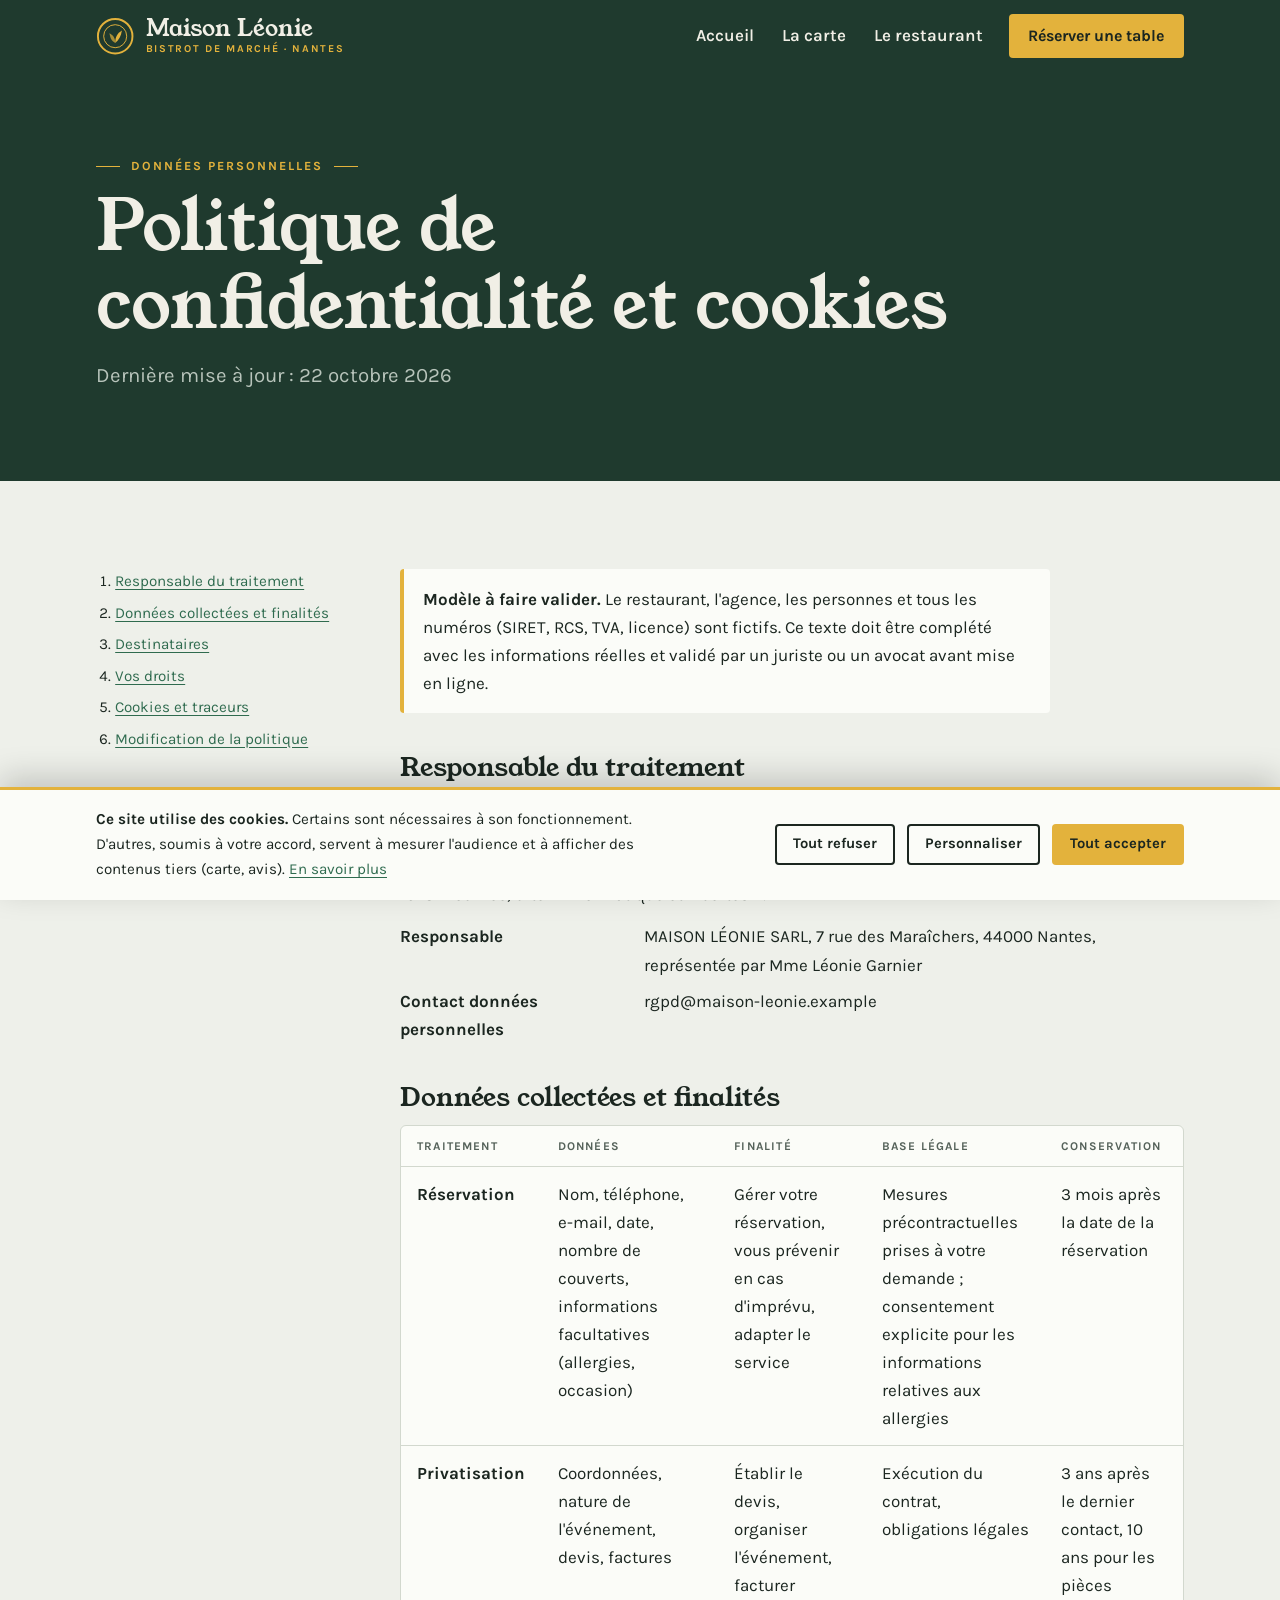
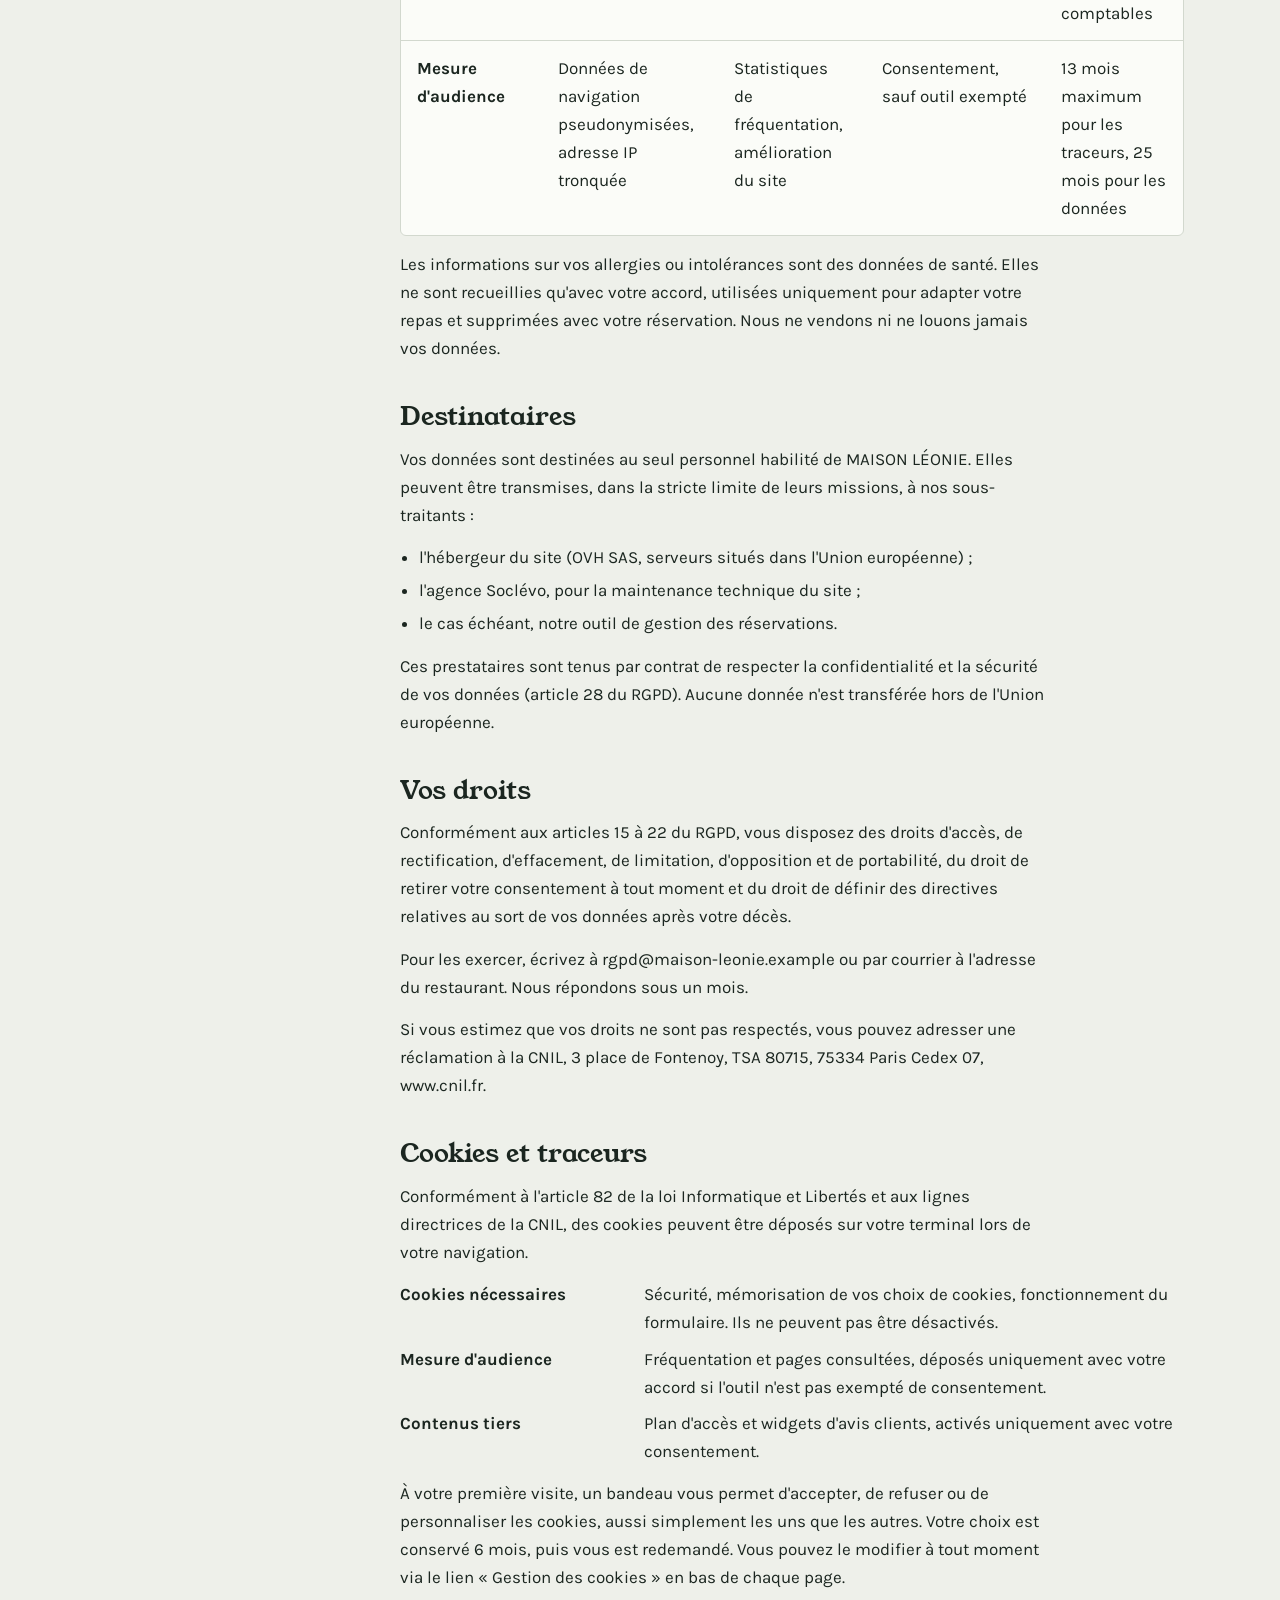
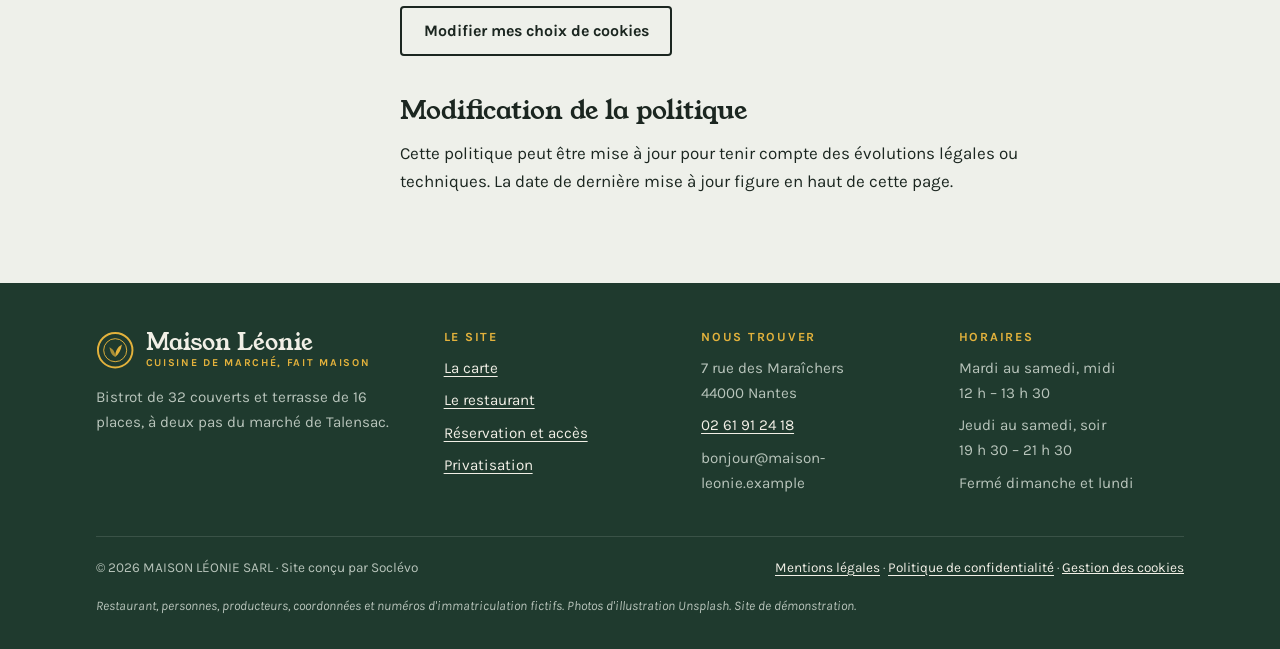
==== confidentialite.html @ 3f0a8430 "Add files via upload" ====
<!doctype html>
<html lang="fr">
<head>
<meta charset="utf-8">
<meta name="viewport" content="width=device-width, initial-scale=1, viewport-fit=cover">
<title>Confidentialité | Maison Léonie</title>
<meta name="claude:viewport-fit-sides" content="cover">
<meta name="description" content="Politique de confidentialité et de cookies du site de la Maison Léonie, bistrot à Nantes.">
<link rel="canonical" href="https://www.maison-leonie.example/confidentialite.html">
<link rel="preconnect" href="https://fonts.googleapis.com"><link rel="preconnect" href="https://fonts.gstatic.com" crossorigin><link rel="stylesheet" href="https://fonts.googleapis.com/css2?family=Young+Serif&family=Karla:ital,wght@0,400;0,500;0,600;0,700;1,400&family=Caveat:wght@500;600;700&display=swap">
<link rel="stylesheet" href="style.css">
</head>
<body>
<header class="site-header">
  <div class="wrap">
    <a class="brand" href="index.html"><svg class="brand-mark" viewBox="0 0 40 40" aria-hidden="true"><circle cx="20" cy="20" r="18" fill="none" stroke="var(--butter)" stroke-width="2"/><circle cx="20" cy="20" r="12" fill="none" stroke="var(--butter)" stroke-width="1"/><path d="M20 27c0-6 2-10 7-13-1 6-3 10-7 13z" fill="var(--butter)"/><path d="M20 27c0-5-2-8-6-10 1 5 2 8 6 10z" fill="var(--butter)" opacity=".7"/></svg><span class="brand-name">Maison Léonie<small>Bistrot de marché · Nantes</small></span></a>
    <div class="nav-desktop"><nav class="nav" aria-label="Navigation principale"><ul><li><a href="index.html">Accueil</a></li><li><a href="la-carte.html">La carte</a></li><li><a href="le-restaurant.html">Le restaurant</a></li><li><a class="btn btn--butter" href="reservation.html">Réserver une table</a></li></ul></nav></div>
    <details class="menu-toggle"><summary>Menu</summary><nav class="nav" aria-label="Navigation principale"><ul><li><a href="index.html">Accueil</a></li><li><a href="la-carte.html">La carte</a></li><li><a href="le-restaurant.html">Le restaurant</a></li><li><a class="btn btn--butter" href="reservation.html">Réserver une table</a></li></ul></nav></details>
  </div>
</header>
<main>
<section class="band band--slate page-hero">
  <div class="wrap">
    <span class="eyebrow">Données personnelles</span>
    <h1>Politique de confidentialité et cookies</h1>
    <p class="lead muted">Dernière mise à jour : 22 octobre 2026</p>
  </div>
</section>
<section class="band">
  <div class="wrap legal">
    <nav aria-label="Sommaire"><ol><li><a href="#responsable">Responsable du traitement</a></li><li><a href="#donnees">Données collectées et finalités</a></li><li><a href="#destinataires">Destinataires</a></li><li><a href="#droits">Vos droits</a></li><li><a href="#cookies">Cookies et traceurs</a></li><li><a href="#modification">Modification de la politique</a></li></ol></nav>
    <div class="legal-body">
      <p class="alert"><strong>Modèle à faire valider.</strong> Le restaurant, l'agence, les personnes et tous les numéros (SIRET, RCS, TVA, licence) sont fictifs. Ce texte doit être complété avec les informations réelles et validé par un juriste ou un avocat avant mise en ligne.</p>
      <section id="responsable"><h2>Responsable du traitement</h2><p>MAISON LÉONIE accorde une grande importance à la protection de vos données personnelles. Cette politique explique comment elles sont collectées et utilisées, conformément au Règlement (UE) 2016/679 (RGPD) et à la loi n° 78-17 du 6 janvier 1978 modifiée, dite « Informatique et Libertés ».</p>
<dl><dt>Responsable</dt><dd>MAISON LÉONIE SARL, 7 rue des Maraîchers, 44000 Nantes, représentée par Mme Léonie Garnier</dd><dt>Contact données personnelles</dt><dd>rgpd@maison-leonie.example</dd></dl></section>
<section id="donnees"><h2>Données collectées et finalités</h2><div class="table-wrap"><table>
<thead><tr><th scope="col">Traitement</th><th scope="col">Données</th><th scope="col">Finalité</th><th scope="col">Base légale</th><th scope="col">Conservation</th></tr></thead>
<tbody>
<tr><td><strong>Réservation</strong></td><td>Nom, téléphone, e-mail, date, nombre de couverts, informations facultatives (allergies, occasion)</td><td>Gérer votre réservation, vous prévenir en cas d'imprévu, adapter le service</td><td>Mesures précontractuelles prises à votre demande&nbsp;; consentement explicite pour les informations relatives aux allergies</td><td>3 mois après la date de la réservation</td></tr>
<tr><td><strong>Privatisation</strong></td><td>Coordonnées, nature de l'événement, devis, factures</td><td>Établir le devis, organiser l'événement, facturer</td><td>Exécution du contrat, obligations légales</td><td>3 ans après le dernier contact, 10 ans pour les pièces comptables</td></tr>
<tr><td><strong>Mesure d'audience</strong></td><td>Données de navigation pseudonymisées, adresse IP tronquée</td><td>Statistiques de fréquentation, amélioration du site</td><td>Consentement, sauf outil exempté</td><td>13 mois maximum pour les traceurs, 25 mois pour les données</td></tr>
</tbody></table></div>
<p>Les informations sur vos allergies ou intolérances sont des données de santé. Elles ne sont recueillies qu'avec votre accord, utilisées uniquement pour adapter votre repas et supprimées avec votre réservation. Nous ne vendons ni ne louons jamais vos données.</p></section>
<section id="destinataires"><h2>Destinataires</h2><p>Vos données sont destinées au seul personnel habilité de MAISON LÉONIE. Elles peuvent être transmises, dans la stricte limite de leurs missions, à nos sous-traitants&nbsp;:</p>
<ul><li>l'hébergeur du site (OVH SAS, serveurs situés dans l'Union européenne)&nbsp;;</li><li>l'agence Soclévo, pour la maintenance technique du site&nbsp;;</li><li>le cas échéant, notre outil de gestion des réservations.</li></ul>
<p>Ces prestataires sont tenus par contrat de respecter la confidentialité et la sécurité de vos données (article 28 du RGPD). Aucune donnée n'est transférée hors de l'Union européenne.</p></section>
<section id="droits"><h2>Vos droits</h2><p>Conformément aux articles 15 à 22 du RGPD, vous disposez des droits d'accès, de rectification, d'effacement, de limitation, d'opposition et de portabilité, du droit de retirer votre consentement à tout moment et du droit de définir des directives relatives au sort de vos données après votre décès.</p>
<p>Pour les exercer, écrivez à rgpd@maison-leonie.example ou par courrier à l'adresse du restaurant. Nous répondons sous un mois.</p>
<p>Si vous estimez que vos droits ne sont pas respectés, vous pouvez adresser une réclamation à la CNIL, 3 place de Fontenoy, TSA 80715, 75334 Paris Cedex 07, www.cnil.fr.</p></section>
<section id="cookies"><h2>Cookies et traceurs</h2><p>Conformément à l'article 82 de la loi Informatique et Libertés et aux lignes directrices de la CNIL, des cookies peuvent être déposés sur votre terminal lors de votre navigation.</p>
<dl><dt>Cookies nécessaires</dt><dd>Sécurité, mémorisation de vos choix de cookies, fonctionnement du formulaire. Ils ne peuvent pas être désactivés.</dd>
<dt>Mesure d'audience</dt><dd>Fréquentation et pages consultées, déposés uniquement avec votre accord si l'outil n'est pas exempté de consentement.</dd>
<dt>Contenus tiers</dt><dd>Plan d'accès et widgets d'avis clients, activés uniquement avec votre consentement.</dd></dl>
<p>À votre première visite, un bandeau vous permet d'accepter, de refuser ou de personnaliser les cookies, aussi simplement les uns que les autres. Votre choix est conservé 6 mois, puis vous est redemandé. Vous pouvez le modifier à tout moment via le lien « Gestion des cookies » en bas de chaque page.</p>
<p><button type="button" class="btn btn--ghost" data-cookies="open">Modifier mes choix de cookies</button></p></section>
<section id="modification"><h2>Modification de la politique</h2><p>Cette politique peut être mise à jour pour tenir compte des évolutions légales ou techniques. La date de dernière mise à jour figure en haut de cette page.</p></section>
    </div>
  </div>
</section>
</main>
<footer class="site-footer">
  <div class="wrap">
    <div class="cols">
      <div class="stack" style="gap:1rem">
        <a class="brand" href="index.html"><svg class="brand-mark" viewBox="0 0 40 40" aria-hidden="true"><circle cx="20" cy="20" r="18" fill="none" stroke="var(--butter)" stroke-width="2"/><circle cx="20" cy="20" r="12" fill="none" stroke="var(--butter)" stroke-width="1"/><path d="M20 27c0-6 2-10 7-13-1 6-3 10-7 13z" fill="var(--butter)"/><path d="M20 27c0-5-2-8-6-10 1 5 2 8 6 10z" fill="var(--butter)" opacity=".7"/></svg><span class="brand-name">Maison Léonie<small>Cuisine de marché, fait maison</small></span></a>
        <p>Bistrot de 32 couverts et terrasse de 16 places, à deux pas du marché de Talensac.</p>
      </div>
      <div>
        <h4>Le site</h4>
        <ul><li><a href="la-carte.html">La carte</a></li><li><a href="le-restaurant.html">Le restaurant</a></li><li><a href="reservation.html">Réservation et accès</a></li><li><a href="le-restaurant.html#privatisation">Privatisation</a></li></ul>
      </div>
      <div>
        <h4>Nous trouver</h4>
        <ul><li>7 rue des Maraîchers<br>44000 Nantes</li><li><a href="tel:+33261912418">02 61 91 24 18</a></li><li>bonjour@maison-leonie.example</li></ul>
      </div>
      <div>
        <h4>Horaires</h4>
        <ul><li>Mardi au samedi, midi<br>12 h – 13 h 30</li><li>Jeudi au samedi, soir<br>19 h 30 – 21 h 30</li><li>Fermé dimanche et lundi</li></ul>
      </div>
    </div>
    <div class="bottom">
      <span>© 2026 MAISON LÉONIE SARL · Site conçu par Soclévo</span>
      <span><a href="mentions-legales.html">Mentions légales</a> · <a href="confidentialite.html">Politique de confidentialité</a> · <button type="button" class="cookie-link" data-cookies="open">Gestion des cookies</button></span>
    </div>
    <p class="note-fictif" style="margin-top:1rem;max-width:none">Restaurant, personnes, producteurs, coordonnées et numéros d'immatriculation fictifs. Photos d'illustration Unsplash. Site de démonstration.</p>
  </div>
</footer>
<div class="cookies" id="cookie-banner" hidden role="dialog" aria-label="Gestion des cookies">
  <div class="wrap">
    <div>
      <p><strong>Ce site utilise des cookies.</strong> Certains sont nécessaires à son fonctionnement. D'autres, soumis à votre accord, servent à mesurer l'audience et à afficher des contenus tiers (carte, avis). <a href="confidentialite.html#cookies">En savoir plus</a></p>
      <div class="cookie-prefs" id="cookie-prefs" hidden>
        <label><input type="checkbox" checked disabled> Cookies nécessaires (toujours actifs)</label>
        <label><input type="checkbox" id="pref-audience"> Mesure d'audience</label>
        <label><input type="checkbox" id="pref-tiers"> Contenus tiers (carte, avis)</label>
        <div><button type="button" class="btn btn--butter" data-cookies="save">Enregistrer mes choix</button></div>
      </div>
    </div>
    <div class="btn-row">
      <button type="button" class="btn btn--ghost" data-cookies="refuse">Tout refuser</button>
      <button type="button" class="btn btn--ghost" data-cookies="custom">Personnaliser</button>
      <button type="button" class="btn btn--butter" data-cookies="accept">Tout accepter</button>
    </div>
  </div>
</div>
<script src="site.js"></script>
</body>
</html>
---- style.css ----
/* Layout : bandeaux pleine largeur sur papier, l'ardoise du jour en vert tableau ; la carte suit les codes d'un menu imprimé (points de conduite, prix alignés). */
:root {
  --paper: #eef0ea;       /* papier légèrement vert, comme une nappe de bistrot lavée */
  --surface: #fbfcf8;
  --ink: #1b2620;
  --muted: #55625a;
  --line: #d2d8ce;
  --accent: #2f6b4f;      /* vert bouteille, liens et détails */
  --slate: #1f3a2e;       /* ardoise */
  --chalk: #f1efe6;       /* craie */
  --chalk-muted: #b8c4bb;
  --butter: #e3b23c;      /* beurre noisette, sur l'ardoise uniquement */
  --on-butter: #1b2620;
  --font-display: "Young Serif", Georgia, "Times New Roman", serif;
  --font-body: "Karla", "Helvetica Neue", Arial, sans-serif;
  --font-hand: "Caveat", "Bradley Hand", "Segoe Print", cursive;
  --wrap: 70rem;
  color-scheme: light;
}
@media (prefers-color-scheme: dark) {
  :root:not([data-theme="light"]) {
    --paper: #121a16; --surface: #18221d; --ink: #e7ebe4; --muted: #a3b0a7; --line: #2c3a32;
    --accent: #8fc9a9; --slate: #0c1511; --chalk: #f1efe6; --chalk-muted: #9fb0a5;
    --butter: #e9bf55; --on-butter: #121a16;
    color-scheme: dark;
  }
}
:root[data-theme="dark"] {
  --paper: #121a16; --surface: #18221d; --ink: #e7ebe4; --muted: #a3b0a7; --line: #2c3a32;
  --accent: #8fc9a9; --slate: #0c1511; --chalk: #f1efe6; --chalk-muted: #9fb0a5;
  --butter: #e9bf55; --on-butter: #121a16;
  color-scheme: dark;
}

*, *::before, *::after { box-sizing: border-box; }
html { scroll-behavior: smooth; }
@media (prefers-reduced-motion: reduce) { html { scroll-behavior: auto; } * { transition: none !important; } }
body { margin: 0; background: var(--paper); color: var(--ink); font-family: var(--font-body); font-size: 1.0625rem; line-height: 1.65; }
img { max-width: 100%; }
[hidden] { display: none !important; }
a { color: var(--accent); text-underline-offset: .2em; }
a:focus-visible, button:focus-visible, input:focus-visible, select:focus-visible, textarea:focus-visible, summary:focus-visible { outline: 3px solid var(--butter); outline-offset: 2px; }
h1, h2, h3, h4 { font-family: var(--font-display); font-weight: 400; line-height: 1.1; text-wrap: balance; margin: 0; }
h1 { font-size: clamp(2.5rem, 6vw, 4.4rem); }
h2 { font-size: clamp(1.8rem, 3.4vw, 2.6rem); }
h3 { font-size: 1.35rem; }
p { margin: 0; max-width: 65ch; }

.wrap { max-width: var(--wrap); margin-inline: auto; padding-left: max(16px, env(safe-area-inset-left, 0px)); padding-right: max(16px, env(safe-area-inset-right, 0px)); }
.band { padding-block: clamp(3rem, 7vw, 5.5rem); }
.band--slate { background: var(--slate); color: var(--chalk); }
.band--slate .muted { color: var(--chalk-muted); }
.band--slate a:not(.btn) { color: var(--chalk); }
.band--surface { background: var(--surface); border-block: 1px solid var(--line); }
.stack { display: flex; flex-direction: column; gap: 1.25rem; min-width: 0; }
.muted { color: var(--muted); }
.lead { font-size: clamp(1.1rem, 1.6vw, 1.3rem); }

/* Étiquette en petites capitales, encadrée de deux filets */
.eyebrow { font: 700 .78rem/1 var(--font-body); letter-spacing: .16em; text-transform: uppercase; color: var(--accent); display: inline-flex; align-items: center; gap: .7rem; }
.eyebrow::before, .eyebrow::after { content: ""; width: 1.5rem; border-top: 1px solid currentColor; }
.band--slate .eyebrow { color: var(--butter); }

.btn { display: inline-flex; align-items: center; justify-content: center; font: 700 1rem/1 var(--font-body); padding: .95rem 1.35rem; border-radius: 4px; text-decoration: none; border: 2px solid transparent; cursor: pointer; }
.btn--butter { background: var(--butter); color: var(--on-butter); }
.btn--butter:hover { filter: brightness(1.06); }
.btn--ghost { border-color: currentColor; color: inherit; background: transparent; }
.btn--ink { background: var(--slate); color: var(--chalk); }
.btn-row { display: flex; flex-wrap: wrap; gap: .75rem; }

/* En-tête */
body::before { content: ""; position: fixed; inset: 0 0 auto; height: env(safe-area-inset-top, 0px); z-index: 10; background: var(--slate); }
.site-header { position: sticky; top: env(safe-area-inset-top, 0px); z-index: 5; background: var(--slate); color: var(--chalk); }
.site-header .wrap { display: flex; align-items: center; justify-content: space-between; gap: 1rem; min-height: 4.5rem; position: relative; }
.brand { display: inline-flex; align-items: center; gap: .7rem; color: inherit; text-decoration: none; }
.brand-mark { width: 2.4rem; height: 2.4rem; flex: none; }
.brand-name { font: 400 1.45rem/1 var(--font-display); display: flex; flex-direction: column; gap: .25rem; }
.brand-name small { font: 700 .66rem/1 var(--font-body); letter-spacing: .16em; text-transform: uppercase; color: var(--butter); }
.nav ul { list-style: none; margin: 0; padding: 0; display: flex; align-items: center; gap: .25rem; }
.nav a:not(.btn) { display: block; padding: .5rem .75rem; color: var(--chalk); text-decoration: none; font-weight: 600; border-bottom: 2px solid transparent; }
.nav a:not(.btn):hover, .nav a[aria-current="page"] { border-bottom-color: var(--butter); }
.nav .btn { margin-left: .6rem; padding: .75rem 1.1rem; }
.menu-toggle { display: none; }
@media (max-width: 880px) {
  .nav-desktop { display: none; }
  .menu-toggle { display: block; }
  .menu-toggle summary { list-style: none; cursor: pointer; font-weight: 700; padding: .55rem .9rem; border: 1px solid var(--chalk-muted); border-radius: 4px; }
  .menu-toggle summary::-webkit-details-marker { display: none; }
  .menu-toggle[open] summary { border-color: var(--butter); color: var(--butter); }
  .menu-toggle .nav { position: absolute; left: 0; right: 0; top: 100%; background: var(--slate); border-top: 1px solid rgba(255,255,255,.12); padding-block: .75rem 1.25rem; padding-left: max(16px, env(safe-area-inset-left, 0px)); padding-right: max(16px, env(safe-area-inset-right, 0px)); }
  .menu-toggle .nav ul { flex-direction: column; align-items: stretch; }
  .menu-toggle .nav .btn { margin: .5rem 0 0; }
}

/* Hero */
.hero .wrap { display: grid; grid-template-columns: 1.05fr .95fr; gap: clamp(2rem, 5vw, 4rem); align-items: center; }
@media (max-width: 880px) { .hero .wrap { grid-template-columns: 1fr; } }
.hero h1 em { font-style: italic; color: var(--butter); }
.page-hero .wrap { display: flex; flex-direction: column; gap: 1rem; }

/* Bandeau d'infos pratiques */
.infos { display: grid; grid-template-columns: repeat(3, minmax(0, 1fr)); gap: 1.5rem; }
@media (max-width: 760px) { .infos { grid-template-columns: 1fr; } }
.info { display: flex; flex-direction: column; gap: .25rem; min-width: 0; }
.info b { font: 700 .75rem/1 var(--font-body); letter-spacing: .14em; text-transform: uppercase; color: var(--muted); }
.info span { font-size: 1.05rem; }

/* L'ardoise du jour : écrite à la craie */
.ardoise { background: var(--slate); color: var(--chalk); border: 10px solid #6b4f34; border-radius: 6px; padding: clamp(1.25rem, 3vw, 2rem); box-shadow: inset 0 0 60px rgba(0,0,0,.35); display: flex; flex-direction: column; gap: .9rem; max-width: 100%; }
.ardoise-date { font: 700 .75rem/1 var(--font-body); letter-spacing: .16em; text-transform: uppercase; color: var(--butter); }
.ardoise h2, .ardoise h3 { font: 700 clamp(1.9rem, 3.4vw, 2.4rem)/1 var(--font-hand); }
.ardoise ul { list-style: none; margin: 0; padding: 0; display: flex; flex-direction: column; gap: .6rem; }
.ardoise li { font: 500 1.45rem/1.2 var(--font-hand); display: flex; justify-content: space-between; gap: 1rem; border-bottom: 1px dashed rgba(241,239,230,.25); padding-bottom: .45rem; }
.ardoise li span:last-child { color: var(--butter); white-space: nowrap; font-variant-numeric: tabular-nums; }
.ardoise .formule { font: 600 1.35rem/1.2 var(--font-hand); color: var(--butter); }

/* Carte : points de conduite entre le plat et le prix */
.menu-section { display: flex; flex-direction: column; gap: 1.25rem; }
.dishes { list-style: none; margin: 0; padding: 0; display: flex; flex-direction: column; gap: 1.1rem; }
.dish { display: flex; flex-direction: column; gap: .2rem; }
.dish-line { display: flex; align-items: baseline; gap: .5rem; }
.dish-name { font: 400 1.2rem/1.3 var(--font-display); min-width: 0; }
.dish-line::after { content: ""; order: 1; flex: 1; border-bottom: 2px dotted var(--line); transform: translateY(-.3em); min-width: 1.5rem; }
.dish-price { order: 2; font-weight: 700; font-variant-numeric: tabular-nums; white-space: nowrap; }
.dish p { color: var(--muted); font-size: .98rem; }
.tags { display: inline-flex; gap: .3rem; flex-wrap: wrap; }
.tag { font: 700 .66rem/1 var(--font-body); letter-spacing: .08em; text-transform: uppercase; padding: .3rem .45rem; border: 1px solid var(--accent); color: var(--accent); border-radius: 3px; }
.menu-cols { display: grid; grid-template-columns: repeat(2, minmax(0, 1fr)); gap: clamp(2rem, 5vw, 4rem); }
@media (max-width: 820px) { .menu-cols { grid-template-columns: 1fr; } }
.menu-nav { display: flex; flex-wrap: wrap; gap: .5rem; }
.menu-nav a { padding: .5rem .85rem; border: 1px solid var(--line); border-radius: 999px; background: var(--surface); color: var(--ink); text-decoration: none; font-weight: 600; font-size: .95rem; }
.menu-nav a:hover { border-color: var(--accent); }

/* Formules */
.formules { display: grid; grid-template-columns: repeat(3, minmax(0, 1fr)); gap: 1.25rem; }
@media (max-width: 900px) { .formules { grid-template-columns: 1fr; } }
.formule-card { background: var(--surface); border: 1px solid var(--line); border-radius: 6px; padding: 1.5rem; display: flex; flex-direction: column; gap: .75rem; }
.formule-card .price { font: 400 2.2rem/1 var(--font-display); font-variant-numeric: tabular-nums; }
.formule-card .when { font: 700 .75rem/1 var(--font-body); letter-spacing: .14em; text-transform: uppercase; color: var(--accent); }

/* Grilles et blocs */
.split { display: grid; grid-template-columns: 1fr 1fr; gap: clamp(2rem, 5vw, 4rem); align-items: start; }
@media (max-width: 880px) { .split { grid-template-columns: 1fr; } }
.grid-3 { display: grid; grid-template-columns: repeat(3, minmax(0, 1fr)); gap: 1.5rem; }
@media (max-width: 900px) { .grid-3 { grid-template-columns: 1fr; } }
.signature { display: flex; flex-direction: column; gap: .6rem; padding-top: 1rem; border-top: 2px solid var(--ink); }
.signature .season { font: 700 .72rem/1 var(--font-body); letter-spacing: .14em; text-transform: uppercase; color: var(--accent); }
.producers { list-style: none; margin: 0; padding: 0; display: grid; grid-template-columns: repeat(2, minmax(0, 1fr)); gap: 1.25rem 2rem; }
@media (max-width: 700px) { .producers { grid-template-columns: 1fr; } }
.producers li { display: flex; flex-direction: column; gap: .2rem; padding-left: 1rem; border-left: 3px solid var(--butter); }
.producers b { font: 400 1.15rem/1.3 var(--font-display); }
.producers span { color: var(--muted); font-size: .95rem; }
.figures { display: grid; grid-template-columns: repeat(auto-fit, minmax(min(100%, 9rem), 1fr)); gap: 1.25rem; }
.figure b { display: block; font: 400 2.3rem/1 var(--font-display); font-variant-numeric: tabular-nums; }
.figure span { color: var(--muted); font-size: .92rem; }
.band--slate .figure span { color: var(--chalk-muted); }

/* Avis */
.quote { margin: 0; display: flex; flex-direction: column; gap: 1rem; }
.quote blockquote { margin: 0; font: 400 clamp(1.3rem, 2.4vw, 1.7rem)/1.4 var(--font-display); }
.quote figcaption { color: var(--muted); }
.band--slate .quote figcaption { color: var(--chalk-muted); }
.stars { color: var(--butter); letter-spacing: .15em; }

/* Tableaux */
.table-wrap { overflow-x: auto; border: 1px solid var(--line); border-radius: 6px; background: var(--surface); }
table { width: 100%; border-collapse: collapse; min-width: 28rem; }
th, td { text-align: left; padding: .8rem 1rem; border-bottom: 1px solid var(--line); vertical-align: top; }
tr:last-child td { border-bottom: 0; }
th { font: 700 .74rem/1.2 var(--font-body); letter-spacing: .1em; text-transform: uppercase; color: var(--muted); }
td.closed { color: var(--muted); }

/* Notes légales de la carte */
.menu-notes { display: flex; flex-direction: column; gap: .5rem; font-size: .92rem; color: var(--muted); border-top: 1px solid var(--line); padding-top: 1.25rem; }

/* Réservation */
.form { display: flex; flex-direction: column; gap: 1.1rem; background: var(--surface); border: 1px solid var(--line); border-radius: 6px; padding: clamp(1.25rem, 3vw, 2rem); min-width: 0; }
.row { display: grid; grid-template-columns: 1fr 1fr; gap: 1rem; }
.row-3 { display: grid; grid-template-columns: repeat(3, minmax(0, 1fr)); gap: 1rem; }
@media (max-width: 600px) { .row, .row-3 { grid-template-columns: 1fr; } }
.field { display: flex; flex-direction: column; gap: .35rem; min-width: 0; }
.field label { font-weight: 700; font-size: .95rem; }
.field input, .field select, .field textarea { font: inherit; color: var(--ink); background: var(--paper); border: 1px solid var(--line); border-radius: 4px; padding: .7rem .8rem; width: 100%; }
.field textarea { min-height: 6.5rem; resize: vertical; }
.req { color: var(--accent); }
.consent { display: grid; grid-template-columns: auto 1fr; gap: .6rem; font-size: .95rem; align-items: start; }
.consent input { margin-top: .3rem; }
.form-ok { padding: 1rem 1.2rem; border-radius: 4px; background: var(--paper); border: 1px solid var(--accent); }
.form-info { font-size: .85rem; color: var(--muted); }
.coords { margin: 0; display: flex; flex-direction: column; gap: 1rem; }
.coords dt { font: 700 .74rem/1.2 var(--font-body); letter-spacing: .12em; text-transform: uppercase; color: var(--muted); }
.coords dd { margin: .2rem 0 0; }
.phone { font: 400 1.6rem/1.2 var(--font-display); text-decoration: none; }
.note-fictif { font-size: .82rem; color: var(--muted); font-style: italic; max-width: 65ch; }
.band--slate .note-fictif, .site-footer .note-fictif { color: var(--chalk-muted); }

/* Appel à l'action */
.cta { display: flex; flex-wrap: wrap; align-items: center; justify-content: space-between; gap: 2rem; }

/* Pages légales */
.legal { display: grid; grid-template-columns: 15rem minmax(0, 1fr); gap: clamp(2rem, 5vw, 4rem); align-items: start; }
@media (max-width: 880px) { .legal { grid-template-columns: 1fr; } }
.legal nav { position: sticky; top: calc(env(safe-area-inset-top, 0px) + 5.5rem); font-size: .95rem; }
@media (max-width: 880px) { .legal nav { position: static; } }
.legal nav ol { margin: 0; padding-left: 1.2rem; display: flex; flex-direction: column; gap: .4rem; }
.legal-body { display: flex; flex-direction: column; gap: 2.5rem; min-width: 0; }
.legal-body section { display: flex; flex-direction: column; gap: .9rem; scroll-margin-top: 6rem; }
.legal-body h2 { font-size: 1.6rem; }
.legal-body dl { margin: 0; display: grid; grid-template-columns: minmax(9rem, 14rem) minmax(0, 1fr); gap: .5rem 1.25rem; }
@media (max-width: 600px) { .legal-body dl { grid-template-columns: 1fr; gap: .15rem; } .legal-body dd { margin-bottom: .6rem; } }
.legal-body dt { font-weight: 700; }
.legal-body dd { margin: 0; }
.legal-body ul { margin: 0; padding-left: 1.2rem; display: flex; flex-direction: column; gap: .3rem; }
.alert { padding: 1rem 1.2rem; border-left: 4px solid var(--butter); background: var(--surface); border-radius: 4px; }

/* Pied de page */
.site-footer { background: var(--slate); color: var(--chalk-muted); padding-block: 3rem 2rem; font-size: .95rem; }
.site-footer .cols { display: grid; grid-template-columns: 1.4fr 1fr 1fr 1fr; gap: 2rem; }
@media (max-width: 880px) { .site-footer .cols { grid-template-columns: 1fr 1fr; } }
@media (max-width: 520px) { .site-footer .cols { grid-template-columns: 1fr; } }
.site-footer h4 { font: 700 .78rem/1 var(--font-body); letter-spacing: .14em; text-transform: uppercase; color: var(--butter); margin-bottom: .8rem; }
.site-footer ul { list-style: none; margin: 0; padding: 0; display: flex; flex-direction: column; gap: .45rem; }
.site-footer a { color: var(--chalk); }
.site-footer .brand { color: var(--chalk); }
.site-footer .bottom { margin-top: 2.5rem; padding-top: 1.25rem; border-top: 1px solid rgba(255,255,255,.12); display: flex; flex-wrap: wrap; justify-content: space-between; gap: 1rem; font-size: .85rem; }
.cookie-link { background: none; border: 0; padding: 0; font: inherit; color: var(--chalk); text-decoration: underline; cursor: pointer; }

/* Bandeau cookies */
.cookies { position: fixed; left: 0; right: 0; bottom: 0; z-index: 20; background: var(--surface); color: var(--ink); border-top: 3px solid var(--butter); box-shadow: 0 -10px 30px rgba(0,0,0,.18); padding-block: 1.1rem calc(1.1rem + env(safe-area-inset-bottom, 0px)); }
.cookies .wrap { display: flex; flex-wrap: wrap; align-items: center; justify-content: space-between; gap: 1rem; }
.cookies p { font-size: .95rem; }
.cookie-prefs { display: flex; flex-direction: column; gap: .5rem; margin-top: .75rem; font-size: .95rem; }
.cookies .btn { padding: .7rem 1rem; font-size: .92rem; }
.cookies .btn--ghost { color: var(--ink); }

/* Photos d'illustration */
.photo { margin: 0; display: flex; flex-direction: column; gap: .5rem; min-width: 0; }
.photo img { display: block; width: 100%; max-width: 100%; height: auto; object-fit: cover; border-radius: 6px; background: var(--line); }
.photo figcaption { font-size: .9rem; color: var(--muted); display: flex; flex-wrap: wrap; justify-content: space-between; gap: .25rem 1rem; }
.photo figcaption span { font-size: .78rem; }
.photo-pair { display: grid; grid-template-columns: repeat(2, minmax(0, 1fr)); gap: 1.5rem; }
@media (max-width: 700px) { .photo-pair { grid-template-columns: 1fr; } }
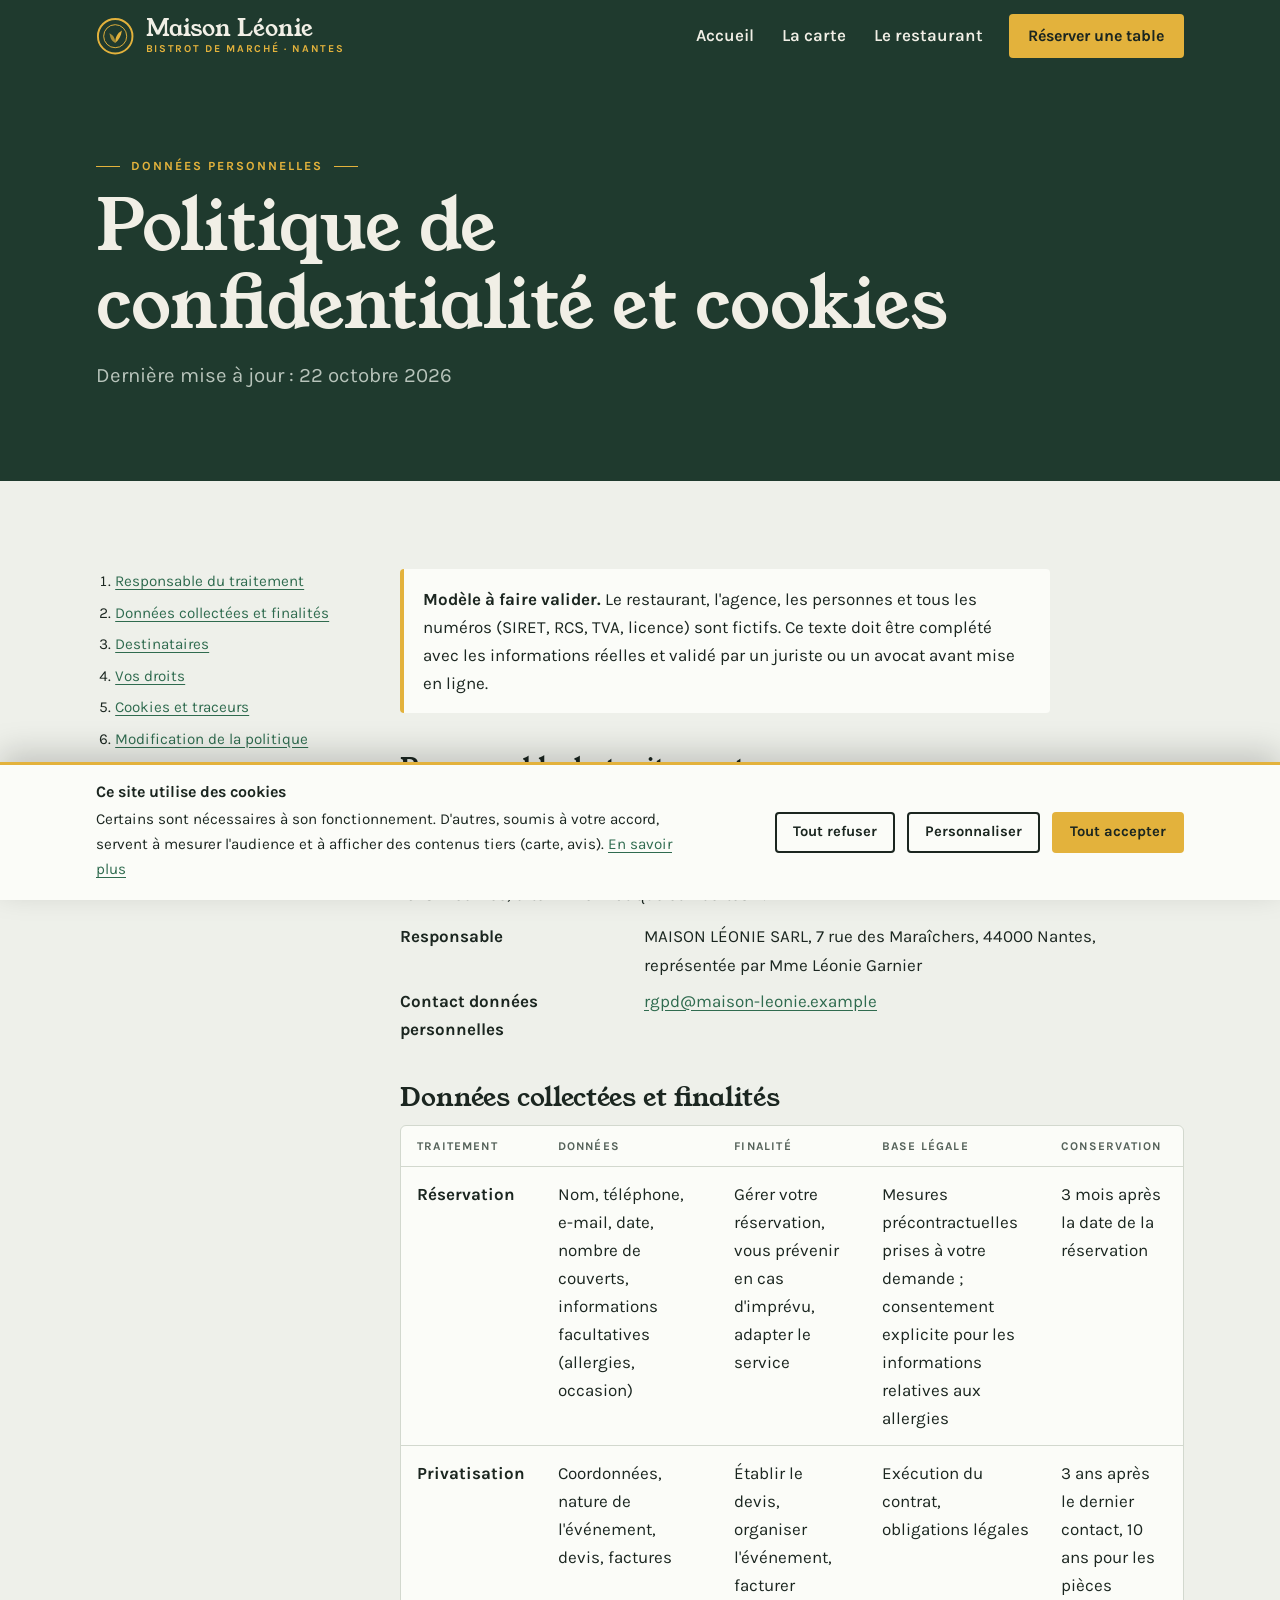
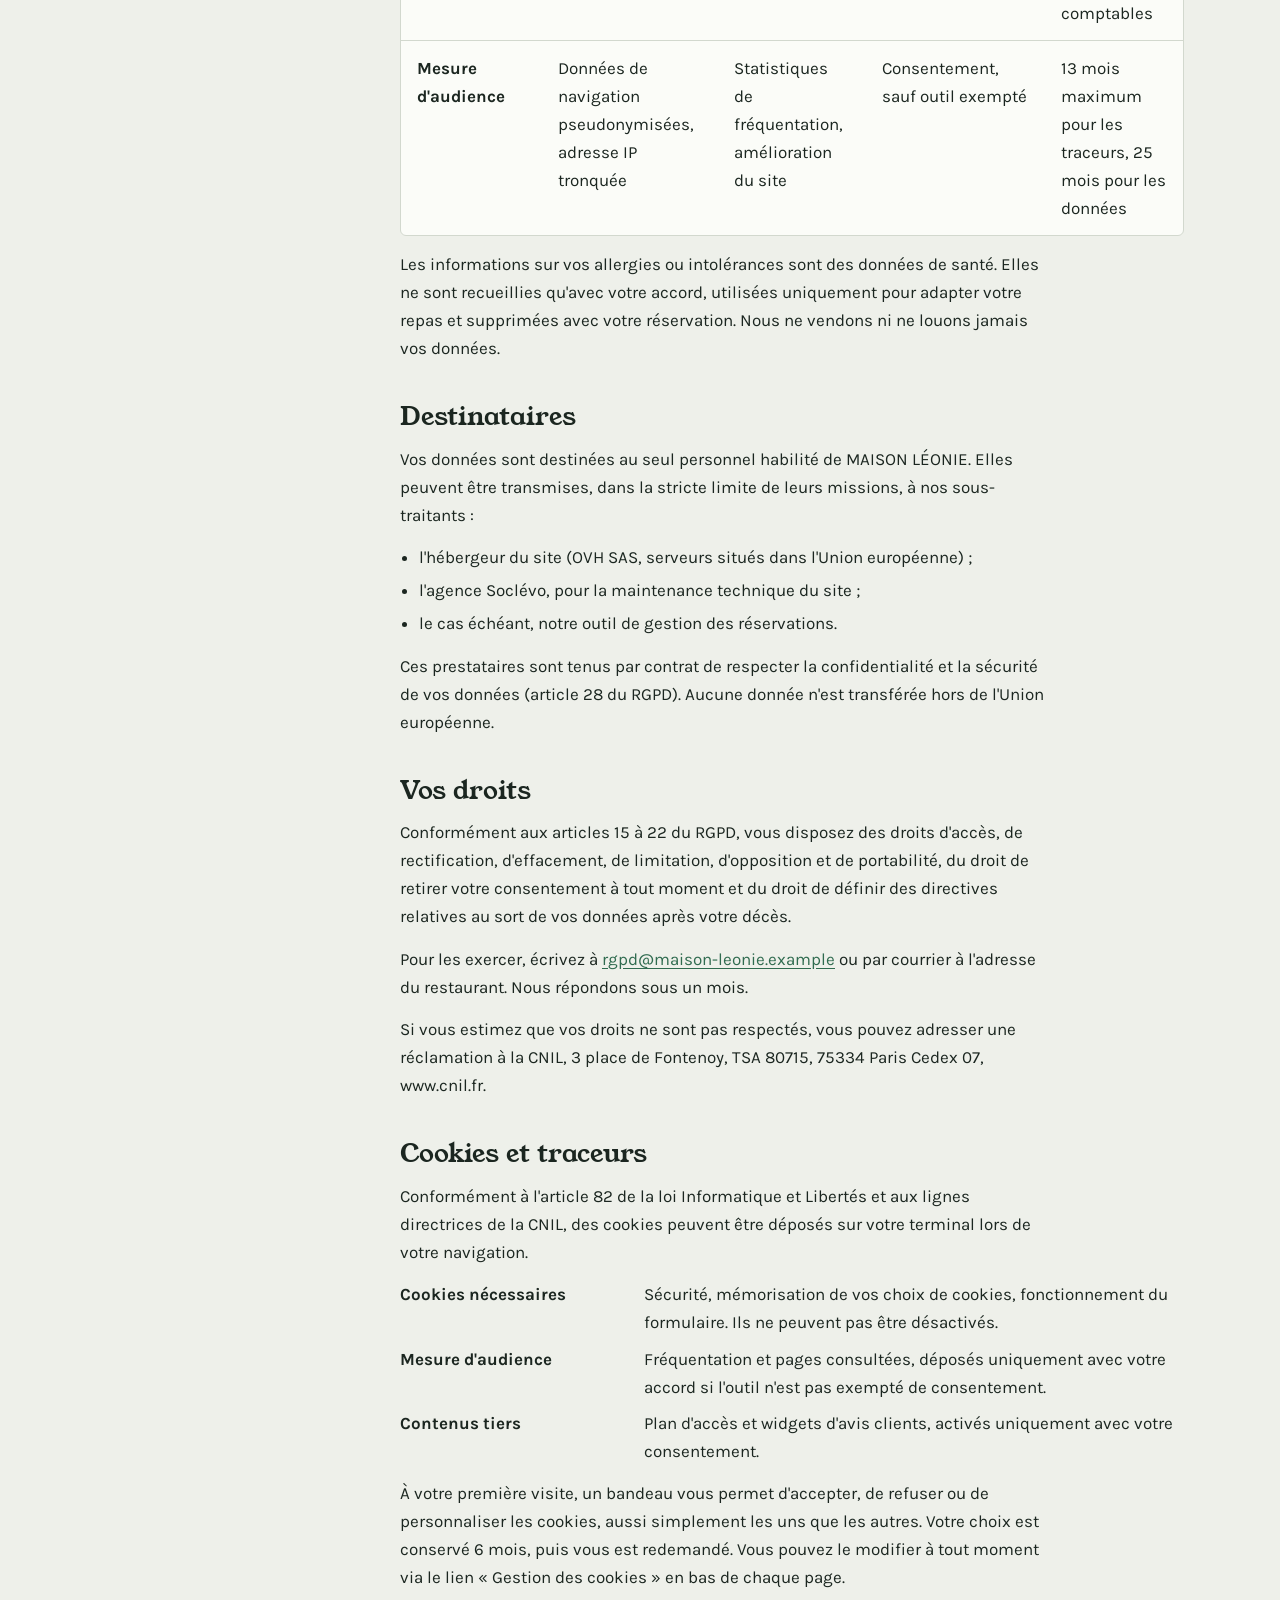
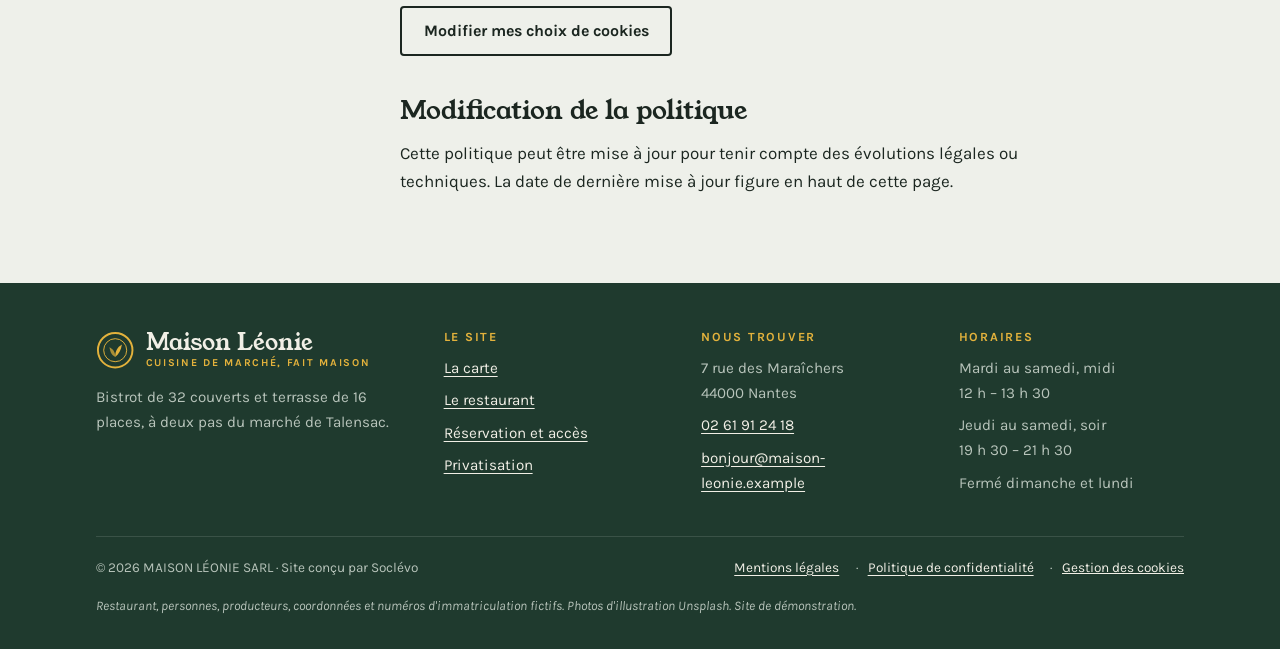
==== commit 72c8716b: "Add files via upload" ====
--- a/confidentialite.html
+++ b/confidentialite.html
@@ -32,7 +32,7 @@
     <div class="legal-body">
       <p class="alert"><strong>Modèle à faire valider.</strong> Le restaurant, l'agence, les personnes et tous les numéros (SIRET, RCS, TVA, licence) sont fictifs. Ce texte doit être complété avec les informations réelles et validé par un juriste ou un avocat avant mise en ligne.</p>
       <section id="responsable"><h2>Responsable du traitement</h2><p>MAISON LÉONIE accorde une grande importance à la protection de vos données personnelles. Cette politique explique comment elles sont collectées et utilisées, conformément au Règlement (UE) 2016/679 (RGPD) et à la loi n° 78-17 du 6 janvier 1978 modifiée, dite « Informatique et Libertés ».</p>
-<dl><dt>Responsable</dt><dd>MAISON LÉONIE SARL, 7 rue des Maraîchers, 44000 Nantes, représentée par Mme Léonie Garnier</dd><dt>Contact données personnelles</dt><dd>rgpd@maison-leonie.example</dd></dl></section>
+<dl><dt>Responsable</dt><dd>MAISON LÉONIE SARL, 7 rue des Maraîchers, 44000 Nantes, représentée par Mme Léonie Garnier</dd><dt>Contact données personnelles</dt><dd><a href="mailto:rgpd@maison-leonie.example">rgpd@maison-leonie.example</a></dd></dl></section>
 <section id="donnees"><h2>Données collectées et finalités</h2><div class="table-wrap"><table>
 <thead><tr><th scope="col">Traitement</th><th scope="col">Données</th><th scope="col">Finalité</th><th scope="col">Base légale</th><th scope="col">Conservation</th></tr></thead>
 <tbody>
@@ -45,7 +45,7 @@
 <ul><li>l'hébergeur du site (OVH SAS, serveurs situés dans l'Union européenne)&nbsp;;</li><li>l'agence Soclévo, pour la maintenance technique du site&nbsp;;</li><li>le cas échéant, notre outil de gestion des réservations.</li></ul>
 <p>Ces prestataires sont tenus par contrat de respecter la confidentialité et la sécurité de vos données (article 28 du RGPD). Aucune donnée n'est transférée hors de l'Union européenne.</p></section>
 <section id="droits"><h2>Vos droits</h2><p>Conformément aux articles 15 à 22 du RGPD, vous disposez des droits d'accès, de rectification, d'effacement, de limitation, d'opposition et de portabilité, du droit de retirer votre consentement à tout moment et du droit de définir des directives relatives au sort de vos données après votre décès.</p>
-<p>Pour les exercer, écrivez à rgpd@maison-leonie.example ou par courrier à l'adresse du restaurant. Nous répondons sous un mois.</p>
+<p>Pour les exercer, écrivez à <a href="mailto:rgpd@maison-leonie.example">rgpd@maison-leonie.example</a> ou par courrier à l'adresse du restaurant. Nous répondons sous un mois.</p>
 <p>Si vous estimez que vos droits ne sont pas respectés, vous pouvez adresser une réclamation à la CNIL, 3 place de Fontenoy, TSA 80715, 75334 Paris Cedex 07, www.cnil.fr.</p></section>
 <section id="cookies"><h2>Cookies et traceurs</h2><p>Conformément à l'article 82 de la loi Informatique et Libertés et aux lignes directrices de la CNIL, des cookies peuvent être déposés sur votre terminal lors de votre navigation.</p>
 <dl><dt>Cookies nécessaires</dt><dd>Sécurité, mémorisation de vos choix de cookies, fonctionnement du formulaire. Ils ne peuvent pas être désactivés.</dd>
@@ -71,7 +71,7 @@
       </div>
       <div>
         <h4>Nous trouver</h4>
-        <ul><li>7 rue des Maraîchers<br>44000 Nantes</li><li><a href="tel:+33261912418">02 61 91 24 18</a></li><li>bonjour@maison-leonie.example</li></ul>
+        <ul><li>7 rue des Maraîchers<br>44000 Nantes</li><li><a href="tel:+33261912418">02 61 91 24 18</a></li><li><a href="mailto:bonjour@maison-leonie.example">bonjour@maison-leonie.example</a></li></ul>
       </div>
       <div>
         <h4>Horaires</h4>
@@ -80,15 +80,16 @@
     </div>
     <div class="bottom">
       <span>© 2026 MAISON LÉONIE SARL · Site conçu par Soclévo</span>
-      <span><a href="mentions-legales.html">Mentions légales</a> · <a href="confidentialite.html">Politique de confidentialité</a> · <button type="button" class="cookie-link" data-cookies="open">Gestion des cookies</button></span>
+      <ul class="legal-links"><li><a href="mentions-legales.html">Mentions légales</a></li><li><a href="confidentialite.html">Politique de confidentialité</a></li><li><button type="button" class="cookie-link" data-cookies="open">Gestion des cookies</button></li></ul>
     </div>
     <p class="note-fictif" style="margin-top:1rem;max-width:none">Restaurant, personnes, producteurs, coordonnées et numéros d'immatriculation fictifs. Photos d'illustration Unsplash. Site de démonstration.</p>
   </div>
 </footer>
-<div class="cookies" id="cookie-banner" hidden role="dialog" aria-label="Gestion des cookies">
+<div class="cookies" id="cookie-banner" hidden role="dialog" aria-labelledby="cookie-banner-title">
   <div class="wrap">
     <div>
-      <p><strong>Ce site utilise des cookies.</strong> Certains sont nécessaires à son fonctionnement. D'autres, soumis à votre accord, servent à mesurer l'audience et à afficher des contenus tiers (carte, avis). <a href="confidentialite.html#cookies">En savoir plus</a></p>
+      <h2 class="cookie-title" id="cookie-banner-title">Ce site utilise des cookies</h2>
+      <p>Certains sont nécessaires à son fonctionnement. D'autres, soumis à votre accord, servent à mesurer l'audience et à afficher des contenus tiers (carte, avis). <a href="confidentialite.html#cookies">En savoir plus</a></p>
       <div class="cookie-prefs" id="cookie-prefs" hidden>
         <label><input type="checkbox" checked disabled> Cookies nécessaires (toujours actifs)</label>
         <label><input type="checkbox" id="pref-audience"> Mesure d'audience</label>
--- a/style.css
+++ b/style.css
@@ -240,3 +240,14 @@
 .photo figcaption span { font-size: .78rem; }
 .photo-pair { display: grid; grid-template-columns: repeat(2, minmax(0, 1fr)); gap: 1.5rem; }
 @media (max-width: 700px) { .photo-pair { grid-template-columns: 1fr; } }
+
+/* Liens légaux du pied de page : séparateurs gérés en CSS */
+.legal-links { list-style: none; margin: 0; padding: 0; display: flex; flex-wrap: wrap; gap: .35rem 0; }
+.legal-links li { display: inline-flex; align-items: center; }
+.legal-links li + li::before { content: "·"; margin-inline: .6rem; color: var(--chalk-muted); }
+.site-footer .bottom .legal-links { flex-direction: row; }
+.cookie-title { font: 700 1rem/1.3 var(--font-body); margin-bottom: .25rem; }
+@media (max-width: 600px) {
+  .site-footer .bottom .legal-links { flex-direction: column; gap: .45rem; }
+  .legal-links li + li::before { content: none; }
+}
